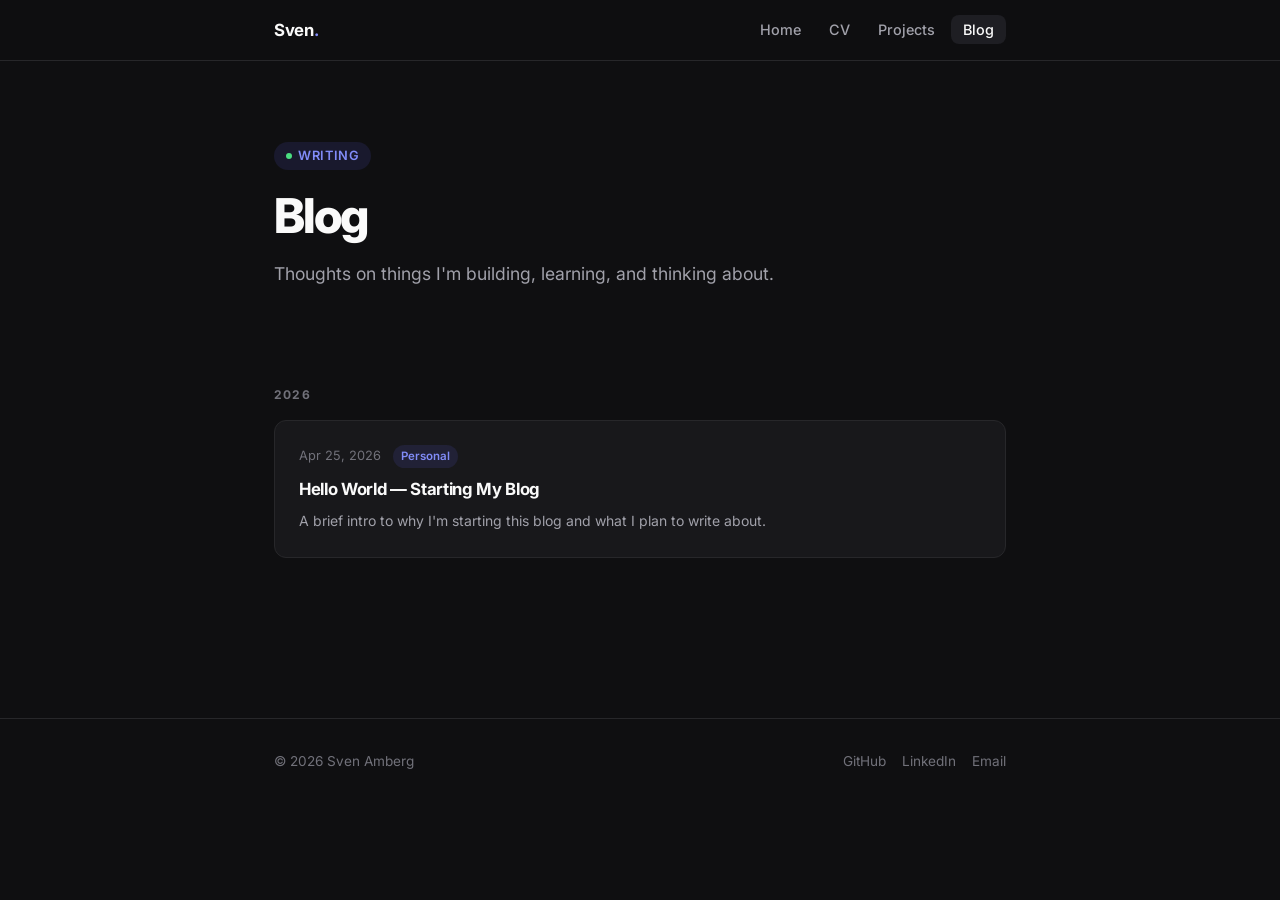
==== blog.html @ 90ab86b0 "Initial personal website Home, CV, Projects, and Blog pages. Blog posts driven by data/posts.json so" ====
<!DOCTYPE html>
<html lang="en">
<head>
  <meta charset="UTF-8" />
  <meta name="viewport" content="width=device-width, initial-scale=1.0" />
  <title>Blog — Sven Amberg</title>
  <meta name="description" content="Blog posts by Sven Amberg." />
  <link rel="preconnect" href="https://fonts.googleapis.com" />
  <link rel="preconnect" href="https://fonts.gstatic.com" crossorigin />
  <link href="https://fonts.googleapis.com/css2?family=Inter:wght@400;500;600;700;800&display=swap" rel="stylesheet" />
  <link rel="stylesheet" href="css/style.css" />
</head>
<body>

<nav>
  <div class="nav-inner">
    <a href="index.html" class="nav-logo">Sven<span>.</span></a>
    <ul class="nav-links">
      <li><a href="index.html">Home</a></li>
      <li><a href="cv.html">CV</a></li>
      <li><a href="projects.html">Projects</a></li>
      <li><a href="blog.html">Blog</a></li>
    </ul>
  </div>
</nav>

<main>
  <div class="container">

    <section class="hero">
      <div class="hero-tag">Writing</div>
      <h1>Blog</h1>
      <p class="lead">Thoughts on things I'm building, learning, and thinking about.</p>
    </section>

    <section class="section" style="border-top: none; padding-top: 0;">
      <div id="posts-list">
        <div class="loading">Loading posts…</div>
      </div>
    </section>

  </div>
</main>

<footer>
  <div class="footer-inner">
    <span class="footer-text">© 2026 Sven Amberg</span>
    <div class="footer-links">
      <a href="https://github.com/YOUR_USERNAME" target="_blank" rel="noopener">GitHub</a>
      <a href="https://linkedin.com/in/YOUR_USERNAME" target="_blank" rel="noopener">LinkedIn</a>
      <a href="mailto:your@email.com">Email</a>
    </div>
  </div>
</footer>

<script src="js/main.js"></script>
<script>
  function formatDate(d) {
    return new Date(d).toLocaleDateString('en-US', { year: 'numeric', month: 'short', day: 'numeric' });
  }

  fetch('data/posts.json')
    .then(r => r.json())
    .then(posts => {
      const container = document.getElementById('posts-list');

      if (!posts.length) {
        container.innerHTML = `
          <div class="empty-state">
            <div class="icon">✏️</div>
            <p>No posts yet — check back soon.</p>
          </div>`;
        return;
      }

      // Sort newest first
      posts.sort((a, b) => new Date(b.date) - new Date(a.date));

      // Group by year
      const byYear = {};
      posts.forEach(p => {
        const year = new Date(p.date).getFullYear();
        if (!byYear[year]) byYear[year] = [];
        byYear[year].push(p);
      });

      let html = '';
      Object.keys(byYear).sort((a, b) => b - a).forEach(year => {
        html += `<div style="margin-bottom: 40px;">
          <div class="section-label" style="margin-bottom: 16px;">${year}</div>
          <div class="card-grid">`;
        byYear[year].forEach(p => {
          html += `
            <a href="post.html?id=${p.id}" class="card blog-post-item">
              <div class="post-meta">
                <span>${formatDate(p.date)}</span>
                ${p.tags.map(t => `<span class="post-tag">${t}</span>`).join('')}
              </div>
              <div class="post-title">${p.title}</div>
              <div class="post-excerpt">${p.excerpt}</div>
            </a>`;
        });
        html += `</div></div>`;
      });

      container.innerHTML = html;
    })
    .catch(() => {
      document.getElementById('posts-list').innerHTML =
        '<div class="empty-state"><p>Could not load posts.</p></div>';
    });
</script>
</body>
</html>
---- css/style.css ----
:root {
  --bg: #0f0f11;
  --bg-card: #18181b;
  --bg-hover: #1e1e23;
  --border: #27272a;
  --text: #fafafa;
  --text-muted: #a1a1aa;
  --text-subtle: #71717a;
  --accent: #6366f1;
  --accent-hover: #818cf8;
  --accent-dim: rgba(99, 102, 241, 0.12);
  --green: #4ade80;
  --font: 'Inter', system-ui, -apple-system, sans-serif;
  --radius: 12px;
  --radius-sm: 8px;
  --transition: 0.2s ease;
}

* {
  margin: 0;
  padding: 0;
  box-sizing: border-box;
}

html {
  scroll-behavior: smooth;
}

body {
  background: var(--bg);
  color: var(--text);
  font-family: var(--font);
  font-size: 16px;
  line-height: 1.6;
  min-height: 100vh;
}

a {
  color: var(--accent-hover);
  text-decoration: none;
  transition: color var(--transition);
}

a:hover {
  color: var(--text);
}

/* ── Layout ── */
.container {
  max-width: 780px;
  margin: 0 auto;
  padding: 0 24px;
}

/* ── Nav ── */
nav {
  position: sticky;
  top: 0;
  z-index: 100;
  background: rgba(15, 15, 17, 0.85);
  backdrop-filter: blur(12px);
  -webkit-backdrop-filter: blur(12px);
  border-bottom: 1px solid var(--border);
}

.nav-inner {
  max-width: 780px;
  margin: 0 auto;
  padding: 0 24px;
  height: 60px;
  display: flex;
  align-items: center;
  justify-content: space-between;
}

.nav-logo {
  font-weight: 700;
  font-size: 1.05rem;
  color: var(--text);
  letter-spacing: -0.02em;
}

.nav-logo span {
  color: var(--accent-hover);
}

.nav-links {
  display: flex;
  gap: 4px;
  list-style: none;
}

.nav-links a {
  color: var(--text-muted);
  font-size: 0.9rem;
  font-weight: 500;
  padding: 6px 12px;
  border-radius: var(--radius-sm);
  transition: all var(--transition);
}

.nav-links a:hover,
.nav-links a.active {
  color: var(--text);
  background: var(--bg-hover);
}

/* ── Hero / Page Header ── */
.hero {
  padding: 80px 0 64px;
}

.hero-tag {
  display: inline-flex;
  align-items: center;
  gap: 6px;
  font-size: 0.8rem;
  font-weight: 600;
  color: var(--accent-hover);
  background: var(--accent-dim);
  padding: 4px 12px;
  border-radius: 100px;
  margin-bottom: 20px;
  letter-spacing: 0.05em;
  text-transform: uppercase;
}

.hero-tag::before {
  content: '';
  width: 6px;
  height: 6px;
  border-radius: 50%;
  background: var(--green);
  display: inline-block;
}

.hero h1 {
  font-size: clamp(2rem, 5vw, 3rem);
  font-weight: 800;
  letter-spacing: -0.04em;
  line-height: 1.1;
  margin-bottom: 16px;
}

.hero h1 .highlight {
  color: var(--accent-hover);
}

.hero .lead {
  font-size: 1.1rem;
  color: var(--text-muted);
  max-width: 540px;
  margin-bottom: 32px;
  line-height: 1.7;
}

.btn-group {
  display: flex;
  gap: 12px;
  flex-wrap: wrap;
}

.btn {
  display: inline-flex;
  align-items: center;
  gap: 8px;
  padding: 10px 20px;
  border-radius: var(--radius-sm);
  font-size: 0.9rem;
  font-weight: 600;
  cursor: pointer;
  transition: all var(--transition);
  border: none;
}

.btn-primary {
  background: var(--accent);
  color: #fff;
}

.btn-primary:hover {
  background: var(--accent-hover);
  color: #fff;
  transform: translateY(-1px);
}

.btn-outline {
  background: transparent;
  color: var(--text-muted);
  border: 1px solid var(--border);
}

.btn-outline:hover {
  color: var(--text);
  border-color: var(--text-subtle);
  background: var(--bg-hover);
  transform: translateY(-1px);
}

/* ── Section ── */
.section {
  padding: 56px 0;
  border-top: 1px solid var(--border);
}

.section-label {
  font-size: 0.75rem;
  font-weight: 700;
  text-transform: uppercase;
  letter-spacing: 0.1em;
  color: var(--text-subtle);
  margin-bottom: 24px;
}

.section-title {
  font-size: 1.5rem;
  font-weight: 700;
  letter-spacing: -0.03em;
  margin-bottom: 8px;
}

.section-subtitle {
  color: var(--text-muted);
  margin-bottom: 32px;
  font-size: 0.95rem;
}

/* ── Cards ── */
.card {
  background: var(--bg-card);
  border: 1px solid var(--border);
  border-radius: var(--radius);
  padding: 24px;
  transition: all var(--transition);
}

.card:hover {
  border-color: var(--text-subtle);
  background: var(--bg-hover);
}

.card-grid {
  display: grid;
  gap: 16px;
}

.card-grid-2 {
  grid-template-columns: repeat(auto-fill, minmax(320px, 1fr));
}

/* ── Project Card ── */
.project-card {
  display: flex;
  flex-direction: column;
  gap: 12px;
}

.project-card-top {
  display: flex;
  align-items: flex-start;
  justify-content: space-between;
  gap: 12px;
}

.project-icon {
  font-size: 1.4rem;
  line-height: 1;
}

.project-links {
  display: flex;
  gap: 8px;
}

.icon-link {
  color: var(--text-subtle);
  font-size: 1rem;
  transition: color var(--transition);
}

.icon-link:hover {
  color: var(--text);
}

.project-name {
  font-size: 1rem;
  font-weight: 700;
  letter-spacing: -0.02em;
  margin-bottom: 4px;
}

.project-desc {
  font-size: 0.875rem;
  color: var(--text-muted);
  line-height: 1.6;
}

.tag-list {
  display: flex;
  flex-wrap: wrap;
  gap: 6px;
  margin-top: 4px;
}

.tag {
  font-size: 0.75rem;
  font-weight: 600;
  padding: 3px 10px;
  border-radius: 100px;
  background: var(--accent-dim);
  color: var(--accent-hover);
}

.tag.tag-neutral {
  background: rgba(113, 113, 122, 0.15);
  color: var(--text-muted);
}

/* ── Blog ── */
.blog-post-item {
  display: flex;
  flex-direction: column;
  gap: 8px;
  text-decoration: none;
  color: inherit;
}

.blog-post-item:hover .post-title {
  color: var(--accent-hover);
}

.post-meta {
  display: flex;
  align-items: center;
  gap: 12px;
  font-size: 0.8rem;
  color: var(--text-subtle);
}

.post-tag {
  font-size: 0.72rem;
  font-weight: 600;
  padding: 2px 8px;
  border-radius: 100px;
  background: var(--accent-dim);
  color: var(--accent-hover);
}

.post-title {
  font-size: 1.05rem;
  font-weight: 700;
  letter-spacing: -0.02em;
  transition: color var(--transition);
}

.post-excerpt {
  font-size: 0.875rem;
  color: var(--text-muted);
  line-height: 1.6;
}

/* ── Full post page ── */
.post-content {
  max-width: 680px;
}

.post-content h2 {
  font-size: 1.4rem;
  font-weight: 700;
  margin: 36px 0 12px;
  letter-spacing: -0.02em;
}

.post-content h3 {
  font-size: 1.1rem;
  font-weight: 700;
  margin: 28px 0 8px;
}

.post-content p {
  color: var(--text-muted);
  margin-bottom: 16px;
  line-height: 1.8;
}

.post-content ul,
.post-content ol {
  color: var(--text-muted);
  margin: 0 0 16px 20px;
  line-height: 1.8;
}

.post-content code {
  background: var(--bg-card);
  border: 1px solid var(--border);
  padding: 2px 7px;
  border-radius: 5px;
  font-size: 0.85em;
  font-family: 'Fira Code', 'Cascadia Code', monospace;
  color: var(--accent-hover);
}

.post-content pre {
  background: var(--bg-card);
  border: 1px solid var(--border);
  border-radius: var(--radius-sm);
  padding: 20px;
  overflow-x: auto;
  margin: 20px 0;
}

.post-content pre code {
  background: none;
  border: none;
  padding: 0;
  color: var(--text);
}

/* ── CV / Timeline ── */
.timeline {
  display: flex;
  flex-direction: column;
  gap: 0;
}

.timeline-item {
  display: grid;
  grid-template-columns: 140px 1fr;
  gap: 24px;
  padding: 24px 0;
  border-bottom: 1px solid var(--border);
}

.timeline-item:last-child {
  border-bottom: none;
}

.timeline-date {
  font-size: 0.8rem;
  color: var(--text-subtle);
  font-weight: 500;
  padding-top: 3px;
}

.timeline-title {
  font-size: 1rem;
  font-weight: 700;
  margin-bottom: 2px;
  letter-spacing: -0.02em;
}

.timeline-company {
  font-size: 0.875rem;
  color: var(--accent-hover);
  margin-bottom: 8px;
  font-weight: 500;
}

.timeline-desc {
  font-size: 0.875rem;
  color: var(--text-muted);
  line-height: 1.7;
}

/* ── Skills grid ── */
.skills-grid {
  display: grid;
  grid-template-columns: repeat(auto-fill, minmax(160px, 1fr));
  gap: 10px;
}

.skill-item {
  display: flex;
  align-items: center;
  gap: 8px;
  padding: 10px 14px;
  background: var(--bg-card);
  border: 1px solid var(--border);
  border-radius: var(--radius-sm);
  font-size: 0.875rem;
  font-weight: 500;
  color: var(--text-muted);
}

.skill-item:hover {
  border-color: var(--text-subtle);
  color: var(--text);
}

/* ── Footer ── */
footer {
  border-top: 1px solid var(--border);
  padding: 32px 0;
  margin-top: 64px;
}

.footer-inner {
  max-width: 780px;
  margin: 0 auto;
  padding: 0 24px;
  display: flex;
  align-items: center;
  justify-content: space-between;
  gap: 16px;
  flex-wrap: wrap;
}

.footer-text {
  font-size: 0.85rem;
  color: var(--text-subtle);
}

.footer-links {
  display: flex;
  gap: 16px;
}

.footer-links a {
  font-size: 0.85rem;
  color: var(--text-subtle);
}

.footer-links a:hover {
  color: var(--text);
}

/* ── Loading state ── */
.loading {
  text-align: center;
  padding: 48px;
  color: var(--text-subtle);
  font-size: 0.9rem;
}

.empty-state {
  text-align: center;
  padding: 64px 24px;
  color: var(--text-subtle);
}

.empty-state .icon {
  font-size: 2.5rem;
  margin-bottom: 12px;
}

/* ── Responsive ── */
@media (max-width: 600px) {
  .timeline-item {
    grid-template-columns: 1fr;
    gap: 4px;
  }

  .hero {
    padding: 56px 0 48px;
  }

  .nav-links a {
    padding: 6px 8px;
    font-size: 0.85rem;
  }
}
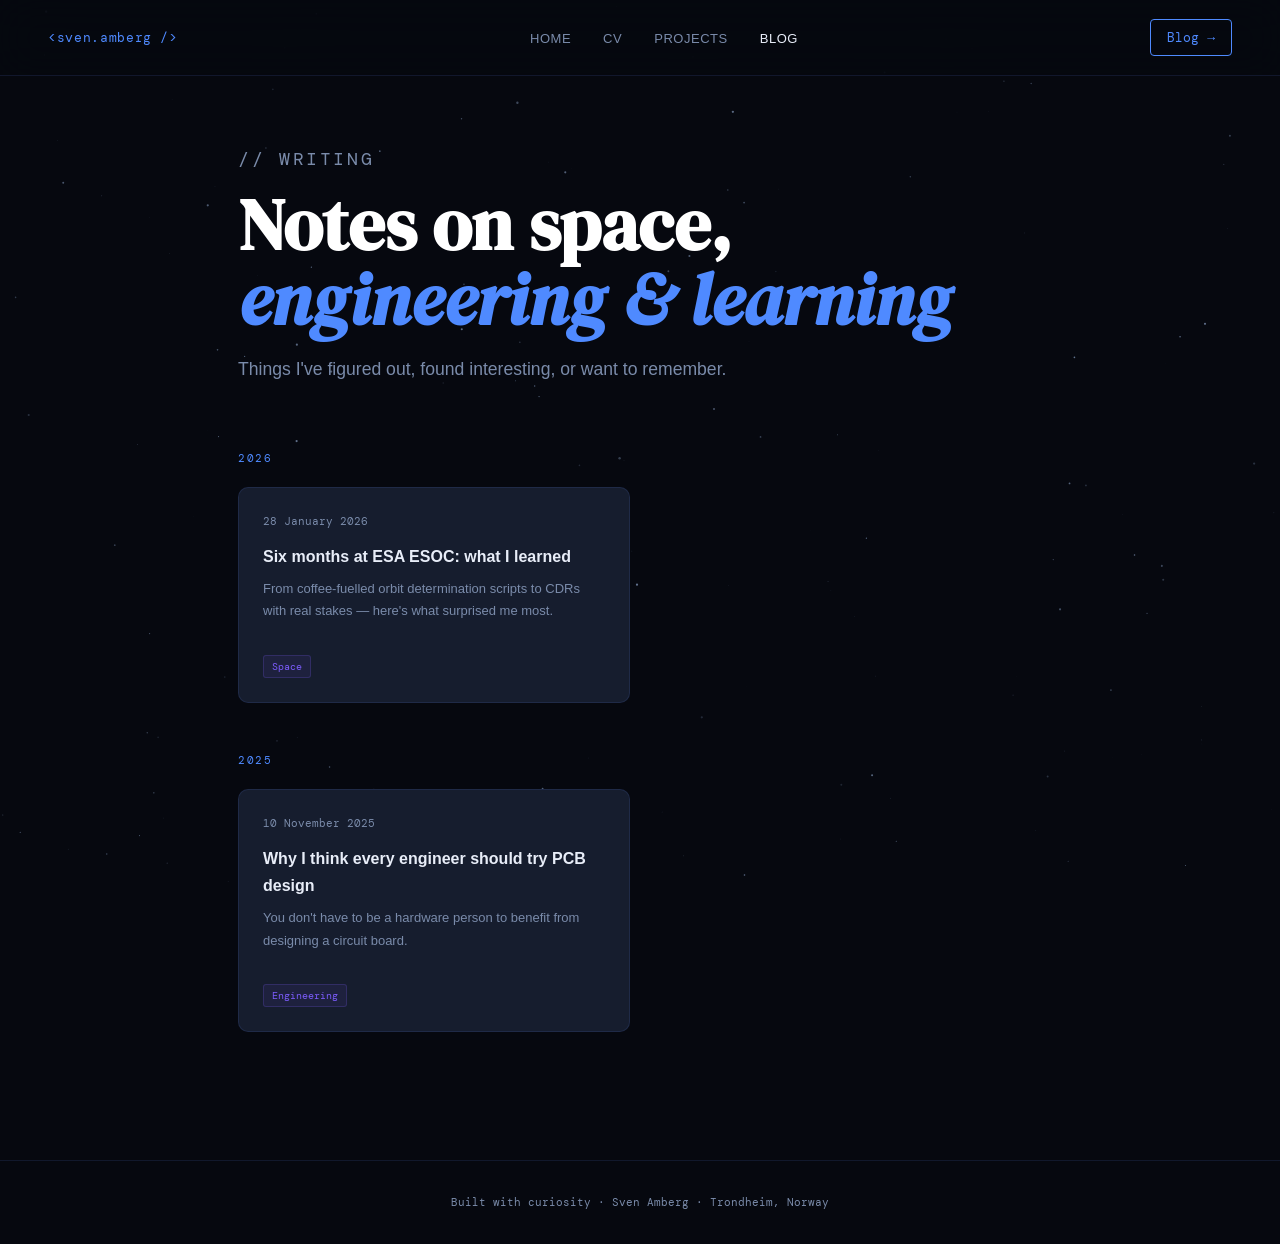
==== commit 85d93454: "Redesign with space theme, real content Rebuilt all pages with the space design (DM Serif Display, C" ====
--- a/blog.html
+++ b/blog.html
@@ -4,100 +4,78 @@
   <meta charset="UTF-8" />
   <meta name="viewport" content="width=device-width, initial-scale=1.0" />
   <title>Blog — Sven Amberg</title>
-  <meta name="description" content="Blog posts by Sven Amberg." />
+  <meta name="description" content="Writing on space, engineering, and learning by Sven Amberg." />
   <link rel="preconnect" href="https://fonts.googleapis.com" />
   <link rel="preconnect" href="https://fonts.gstatic.com" crossorigin />
-  <link href="https://fonts.googleapis.com/css2?family=Inter:wght@400;500;600;700;800&display=swap" rel="stylesheet" />
+  <link href="https://fonts.googleapis.com/css2?family=DM+Serif+Display:ital@0;1&family=DM+Mono:wght@300;400;500&family=Cabinet+Grotesk:wght@400;500;700;800&display=swap" rel="stylesheet" />
   <link rel="stylesheet" href="css/style.css" />
 </head>
 <body>
 
+<canvas id="stars-canvas"></canvas>
+
 <nav>
-  <div class="nav-inner">
-    <a href="index.html" class="nav-logo">Sven<span>.</span></a>
-    <ul class="nav-links">
-      <li><a href="index.html">Home</a></li>
-      <li><a href="cv.html">CV</a></li>
-      <li><a href="projects.html">Projects</a></li>
-      <li><a href="blog.html">Blog</a></li>
-    </ul>
-  </div>
+  <a class="nav-logo" href="index.html">&lt;sven.amberg /&gt;</a>
+  <ul class="nav-links">
+    <li><a href="index.html">Home</a></li>
+    <li><a href="cv.html">CV</a></li>
+    <li><a href="projects.html">Projects</a></li>
+    <li><a href="blog.html">Blog</a></li>
+  </ul>
+  <a class="nav-cta" href="blog.html">Blog →</a>
 </nav>
 
 <main>
-  <div class="container">
 
-    <section class="hero">
-      <div class="hero-tag">Writing</div>
-      <h1>Blog</h1>
-      <p class="lead">Thoughts on things I'm building, learning, and thinking about.</p>
-    </section>
+  <div class="page-hero">
+    <p class="section-label">// writing</p>
+    <h1>Notes on space,<br><em style="font-style:italic; color:var(--accent);">engineering & learning</em></h1>
+    <p style="margin-top:1rem;">Things I've figured out, found interesting, or want to remember.</p>
+  </div>
 
-    <section class="section" style="border-top: none; padding-top: 0;">
-      <div id="posts-list">
-        <div class="loading">Loading posts…</div>
-      </div>
-    </section>
+  <section style="padding-top: 0;">
+    <div id="posts-list">
+      <div class="loading">Loading…</div>
+    </div>
+  </section>
 
-  </div>
 </main>
 
-<footer>
-  <div class="footer-inner">
-    <span class="footer-text">© 2026 Sven Amberg</span>
-    <div class="footer-links">
-      <a href="https://github.com/YOUR_USERNAME" target="_blank" rel="noopener">GitHub</a>
-      <a href="https://linkedin.com/in/YOUR_USERNAME" target="_blank" rel="noopener">LinkedIn</a>
-      <a href="mailto:your@email.com">Email</a>
-    </div>
-  </div>
-</footer>
+<footer>Built with curiosity · Sven Amberg · Trondheim, Norway</footer>
 
 <script src="js/main.js"></script>
 <script>
-  function formatDate(d) {
-    return new Date(d).toLocaleDateString('en-US', { year: 'numeric', month: 'short', day: 'numeric' });
-  }
-
   fetch('data/posts.json')
     .then(r => r.json())
     .then(posts => {
       const container = document.getElementById('posts-list');
-
       if (!posts.length) {
-        container.innerHTML = `
-          <div class="empty-state">
-            <div class="icon">✏️</div>
-            <p>No posts yet — check back soon.</p>
-          </div>`;
+        container.innerHTML = '<div class="loading">No posts yet — check back soon.</div>';
         return;
       }
 
-      // Sort newest first
       posts.sort((a, b) => new Date(b.date) - new Date(a.date));
 
-      // Group by year
       const byYear = {};
       posts.forEach(p => {
-        const year = new Date(p.date).getFullYear();
-        if (!byYear[year]) byYear[year] = [];
-        byYear[year].push(p);
+        const y = new Date(p.date).getFullYear();
+        if (!byYear[y]) byYear[y] = [];
+        byYear[y].push(p);
       });
 
       let html = '';
       Object.keys(byYear).sort((a, b) => b - a).forEach(year => {
-        html += `<div style="margin-bottom: 40px;">
-          <div class="section-label" style="margin-bottom: 16px;">${year}</div>
-          <div class="card-grid">`;
+        html += `<div style="margin-bottom:3rem;">
+          <p class="section-label" style="margin-bottom:1.25rem;">${year}</p>
+          <div class="blog-grid">`;
         byYear[year].forEach(p => {
+          const tags = (p.tags || []).map(t => `<span class="blog-tag">${t}</span>`).join(' ');
           html += `
-            <a href="post.html?id=${p.id}" class="card blog-post-item">
-              <div class="post-meta">
-                <span>${formatDate(p.date)}</span>
-                ${p.tags.map(t => `<span class="post-tag">${t}</span>`).join('')}
-              </div>
-              <div class="post-title">${p.title}</div>
-              <div class="post-excerpt">${p.excerpt}</div>
+            <a class="blog-card" href="post.html?id=${encodeURIComponent(p.id)}">
+              <div class="blog-date">${formatDate(p.date)}</div>
+              <h3>${p.title}</h3>
+              <p>${p.excerpt}</p>
+              <div style="margin-top:1rem;">${tags}</div>
             </a>`;
         });
         html += `</div></div>`;
@@ -107,7 +85,7 @@
     })
     .catch(() => {
       document.getElementById('posts-list').innerHTML =
-        '<div class="empty-state"><p>Could not load posts.</p></div>';
+        '<div class="loading">Could not load posts.</div>';
     });
 </script>
 </body>
--- a/css/style.css
+++ b/css/style.css
@@ -1,561 +1,533 @@
 :root {
-  --bg: #0f0f11;
-  --bg-card: #18181b;
-  --bg-hover: #1e1e23;
-  --border: #27272a;
-  --text: #fafafa;
-  --text-muted: #a1a1aa;
-  --text-subtle: #71717a;
-  --accent: #6366f1;
-  --accent-hover: #818cf8;
-  --accent-dim: rgba(99, 102, 241, 0.12);
-  --green: #4ade80;
-  --font: 'Inter', system-ui, -apple-system, sans-serif;
-  --radius: 12px;
-  --radius-sm: 8px;
-  --transition: 0.2s ease;
-}
-
-* {
-  margin: 0;
-  padding: 0;
-  box-sizing: border-box;
-}
-
-html {
-  scroll-behavior: smooth;
-}
-
+  --bg: #06080f;
+  --bg2: #0c1020;
+  --bg3: #111827;
+  --surface: #161d2e;
+  --surface2: #1e2940;
+  --border: rgba(100,140,255,0.12);
+  --border2: rgba(100,140,255,0.22);
+  --text: #e8edf8;
+  --muted: #7a8baa;
+  --accent: #4f8aff;
+  --accent2: #7c5cfc;
+  --accent3: #00d4aa;
+  --font-display: 'DM Serif Display', serif;
+  --font-body: 'Cabinet Grotesk', sans-serif;
+  --font-mono: 'DM Mono', monospace;
+}
+
+*, *::before, *::after { box-sizing: border-box; margin: 0; padding: 0; }
+html { scroll-behavior: smooth; }
 body {
   background: var(--bg);
   color: var(--text);
-  font-family: var(--font);
+  font-family: var(--font-body);
   font-size: 16px;
-  line-height: 1.6;
-  min-height: 100vh;
-}
-
-a {
-  color: var(--accent-hover);
-  text-decoration: none;
-  transition: color var(--transition);
-}
-
-a:hover {
-  color: var(--text);
-}
-
-/* ── Layout ── */
-.container {
-  max-width: 780px;
-  margin: 0 auto;
-  padding: 0 24px;
+  line-height: 1.7;
+  overflow-x: hidden;
+}
+
+a { color: inherit; text-decoration: none; }
+
+/* ── Stars ── */
+#stars-canvas {
+  position: fixed; top: 0; left: 0;
+  width: 100%; height: 100%;
+  pointer-events: none; z-index: 0;
+  opacity: 0.6;
 }
 
 /* ── Nav ── */
 nav {
-  position: sticky;
-  top: 0;
-  z-index: 100;
-  background: rgba(15, 15, 17, 0.85);
-  backdrop-filter: blur(12px);
-  -webkit-backdrop-filter: blur(12px);
-  border-bottom: 1px solid var(--border);
-}
-
-.nav-inner {
-  max-width: 780px;
+  position: fixed; top: 0; left: 0; right: 0; z-index: 100;
+  display: flex; align-items: center; justify-content: space-between;
+  padding: 1.2rem 3rem;
+  background: rgba(6,8,15,0.75);
+  backdrop-filter: blur(20px);
+  -webkit-backdrop-filter: blur(20px);
+  border-bottom: 0.5px solid var(--border);
+}
+
+.nav-logo {
+  font-family: var(--font-mono);
+  font-size: 13px;
+  color: var(--accent);
+  letter-spacing: 0.05em;
+}
+
+.nav-links { display: flex; gap: 2rem; list-style: none; }
+.nav-links a {
+  color: var(--muted);
+  font-size: 13px;
+  font-weight: 500;
+  letter-spacing: 0.04em;
+  text-transform: uppercase;
+  transition: color 0.2s;
+}
+.nav-links a:hover, .nav-links a.active { color: var(--text); }
+
+.nav-cta {
+  background: transparent;
+  border: 0.5px solid var(--accent);
+  color: var(--accent);
+  padding: 0.4rem 1rem;
+  border-radius: 4px;
+  font-size: 13px;
+  font-family: var(--font-mono);
+  text-decoration: none;
+  transition: background 0.2s, color 0.2s;
+}
+.nav-cta:hover { background: var(--accent); color: #fff; }
+
+/* ── Layout ── */
+main { position: relative; z-index: 1; }
+section {
+  max-width: 900px;
   margin: 0 auto;
-  padding: 0 24px;
-  height: 60px;
-  display: flex;
-  align-items: center;
-  justify-content: space-between;
-}
-
-.nav-logo {
-  font-weight: 700;
-  font-size: 1.05rem;
-  color: var(--text);
-  letter-spacing: -0.02em;
-}
-
-.nav-logo span {
-  color: var(--accent-hover);
-}
-
-.nav-links {
-  display: flex;
-  gap: 4px;
-  list-style: none;
-}
-
-.nav-links a {
-  color: var(--text-muted);
-  font-size: 0.9rem;
-  font-weight: 500;
-  padding: 6px 12px;
-  border-radius: var(--radius-sm);
-  transition: all var(--transition);
-}
-
-.nav-links a:hover,
-.nav-links a.active {
-  color: var(--text);
-  background: var(--bg-hover);
-}
-
-/* ── Hero / Page Header ── */
-.hero {
-  padding: 80px 0 64px;
-}
-
-.hero-tag {
-  display: inline-flex;
-  align-items: center;
-  gap: 6px;
-  font-size: 0.8rem;
-  font-weight: 600;
-  color: var(--accent-hover);
-  background: var(--accent-dim);
-  padding: 4px 12px;
-  border-radius: 100px;
-  margin-bottom: 20px;
-  letter-spacing: 0.05em;
+  padding: 5rem 3rem;
+}
+
+/* ── Section labels ── */
+.section-label {
+  font-family: var(--font-mono);
+  font-size: 11px;
+  color: var(--accent);
+  letter-spacing: 0.15em;
   text-transform: uppercase;
-}
-
-.hero-tag::before {
-  content: '';
-  width: 6px;
-  height: 6px;
+  margin-bottom: 0.75rem;
+}
+.section-title {
+  font-family: var(--font-display);
+  font-size: clamp(2rem, 4vw, 3rem);
+  color: #fff;
+  line-height: 1.1;
+  margin-bottom: 3rem;
+}
+
+/* ── Hero ── */
+.hero-section {
+  min-height: 100vh;
+  display: flex; flex-direction: column;
+  justify-content: center;
+  padding: 8rem 3rem 4rem;
+  max-width: 1000px;
+  margin: 0 auto;
+  position: relative;
+}
+
+.hero-eyebrow {
+  font-family: var(--font-mono);
+  font-size: 12px;
+  color: var(--accent3);
+  letter-spacing: 0.15em;
+  text-transform: uppercase;
+  margin-bottom: 1.5rem;
+  display: flex; align-items: center; gap: 0.75rem;
+  opacity: 0;
+  animation: fadeUp 0.8s 0.2s forwards;
+}
+
+.status-dot {
+  display: inline-block;
+  width: 8px; height: 8px;
   border-radius: 50%;
-  background: var(--green);
-  display: inline-block;
-}
-
-.hero h1 {
-  font-size: clamp(2rem, 5vw, 3rem);
-  font-weight: 800;
-  letter-spacing: -0.04em;
-  line-height: 1.1;
-  margin-bottom: 16px;
-}
-
-.hero h1 .highlight {
-  color: var(--accent-hover);
-}
-
-.hero .lead {
-  font-size: 1.1rem;
-  color: var(--text-muted);
-  max-width: 540px;
-  margin-bottom: 32px;
-  line-height: 1.7;
-}
-
-.btn-group {
-  display: flex;
-  gap: 12px;
-  flex-wrap: wrap;
-}
-
-.btn {
-  display: inline-flex;
-  align-items: center;
-  gap: 8px;
-  padding: 10px 20px;
-  border-radius: var(--radius-sm);
-  font-size: 0.9rem;
-  font-weight: 600;
-  cursor: pointer;
-  transition: all var(--transition);
-  border: none;
+  background: var(--accent3);
+  box-shadow: 0 0 8px var(--accent3);
+  animation: pulse 2s infinite;
+  flex-shrink: 0;
+}
+
+@keyframes pulse {
+  0%, 100% { opacity: 1; }
+  50% { opacity: 0.4; }
+}
+
+.hero-name {
+  font-family: var(--font-display);
+  font-size: clamp(3.5rem, 8vw, 7rem);
+  line-height: 1.0;
+  color: #fff;
+  opacity: 0;
+  animation: fadeUp 0.8s 0.4s forwards;
+}
+.hero-name em { color: var(--accent); font-style: italic; }
+
+.hero-tagline {
+  font-size: 1.15rem;
+  color: var(--muted);
+  margin-top: 1.5rem;
+  max-width: 560px;
+  opacity: 0;
+  animation: fadeUp 0.8s 0.6s forwards;
+  line-height: 1.75;
+}
+
+.hero-cta {
+  display: flex; gap: 1rem; margin-top: 3rem; flex-wrap: wrap;
+  opacity: 0;
+  animation: fadeUp 0.8s 0.8s forwards;
 }
 
 .btn-primary {
   background: var(--accent);
   color: #fff;
-}
-
-.btn-primary:hover {
-  background: var(--accent-hover);
+  border: none;
+  padding: 0.75rem 1.75rem;
+  border-radius: 6px;
+  font-size: 14px;
+  font-weight: 700;
+  font-family: var(--font-body);
+  cursor: pointer;
+  text-decoration: none;
+  transition: transform 0.15s, box-shadow 0.15s;
+  display: inline-block;
+}
+.btn-primary:hover { transform: translateY(-2px); box-shadow: 0 8px 30px rgba(79,138,255,0.35); color: #fff; }
+
+.btn-ghost {
+  background: transparent;
+  color: var(--text);
+  border: 0.5px solid var(--border2);
+  padding: 0.75rem 1.75rem;
+  border-radius: 6px;
+  font-size: 14px;
+  font-weight: 500;
+  font-family: var(--font-body);
+  cursor: pointer;
+  text-decoration: none;
+  transition: border-color 0.2s, color 0.2s;
+  display: inline-block;
+}
+.btn-ghost:hover { border-color: var(--accent); color: var(--accent); }
+
+.hero-scroll {
+  position: absolute;
+  bottom: 3rem; left: 3rem;
+  display: flex; align-items: center; gap: 0.75rem;
+  font-family: var(--font-mono);
+  font-size: 11px;
+  color: var(--muted);
+  opacity: 0;
+  animation: fadeUp 0.8s 1.2s forwards;
+}
+.scroll-line { width: 40px; height: 0.5px; background: var(--muted); }
+
+@keyframes fadeUp {
+  from { opacity: 0; transform: translateY(24px); }
+  to { opacity: 1; transform: translateY(0); }
+}
+
+/* ── Page hero (non-home) ── */
+.page-hero {
+  padding: 9rem 3rem 4rem;
+  max-width: 900px;
+  margin: 0 auto;
+  position: relative; z-index: 1;
+}
+.page-hero h1 {
+  font-family: var(--font-display);
+  font-size: clamp(2.5rem, 6vw, 4.5rem);
+  line-height: 1.05;
   color: #fff;
-  transform: translateY(-1px);
-}
-
-.btn-outline {
-  background: transparent;
-  color: var(--text-muted);
-  border: 1px solid var(--border);
-}
-
-.btn-outline:hover {
+  margin-bottom: 1rem;
+}
+.page-hero p {
+  font-size: 1.1rem;
+  color: var(--muted);
+  max-width: 520px;
+  line-height: 1.75;
+}
+
+/* ── About ── */
+.about-grid {
+  display: grid;
+  grid-template-columns: 1fr 1fr;
+  gap: 3rem;
+  align-items: start;
+}
+.about-text p { color: var(--muted); margin-bottom: 1rem; line-height: 1.8; }
+.about-text p strong { color: var(--text); }
+
+.about-facts { display: flex; flex-direction: column; gap: 1rem; }
+.fact {
+  background: var(--surface);
+  border: 0.5px solid var(--border);
+  border-radius: 8px;
+  padding: 1rem 1.25rem;
+  display: flex; align-items: center; gap: 1rem;
+}
+.fact-icon { font-size: 1.4rem; width: 36px; text-align: center; }
+.fact-label { font-size: 12px; color: var(--muted); font-family: var(--font-mono); }
+.fact-value { font-size: 14px; color: var(--text); font-weight: 500; }
+
+/* ── Skills ── */
+.skills-grid {
+  display: grid;
+  grid-template-columns: repeat(auto-fit, minmax(180px, 1fr));
+  gap: 1rem;
+}
+.skill-card {
+  background: var(--surface);
+  border: 0.5px solid var(--border);
+  border-radius: 8px;
+  padding: 1.25rem;
+  transition: border-color 0.2s, transform 0.2s;
+}
+.skill-card:hover { border-color: var(--accent); transform: translateY(-3px); }
+.skill-card h4 {
+  font-size: 12px;
+  font-family: var(--font-mono);
+  color: var(--accent);
+  margin-bottom: 0.75rem;
+  letter-spacing: 0.05em;
+}
+.skill-tags { display: flex; flex-wrap: wrap; gap: 0.4rem; }
+.tag {
+  background: var(--bg3);
+  border: 0.5px solid var(--border);
+  color: var(--muted);
+  font-size: 12px;
+  padding: 2px 8px;
+  border-radius: 3px;
+  font-family: var(--font-mono);
+}
+
+/* ── Timeline ── */
+.timeline { position: relative; }
+.timeline::before {
+  content: '';
+  position: absolute;
+  left: 0; top: 0; bottom: 0;
+  width: 0.5px;
+  background: linear-gradient(to bottom, var(--accent), var(--accent2), transparent);
+}
+.timeline-item {
+  position: relative;
+  padding-left: 2rem;
+  margin-bottom: 3rem;
+}
+.timeline-dot {
+  position: absolute;
+  left: -4px; top: 6px;
+  width: 9px; height: 9px;
+  border-radius: 50%;
+  background: var(--accent);
+  box-shadow: 0 0 10px rgba(79,138,255,0.5);
+}
+.timeline-meta {
+  font-family: var(--font-mono);
+  font-size: 11px;
+  color: var(--muted);
+  margin-bottom: 0.4rem;
+}
+.timeline-role {
+  font-size: 1.1rem;
+  font-weight: 700;
   color: var(--text);
-  border-color: var(--text-subtle);
-  background: var(--bg-hover);
-  transform: translateY(-1px);
-}
-
-/* ── Section ── */
-.section {
-  padding: 56px 0;
-  border-top: 1px solid var(--border);
-}
-
-.section-label {
-  font-size: 0.75rem;
-  font-weight: 700;
-  text-transform: uppercase;
-  letter-spacing: 0.1em;
-  color: var(--text-subtle);
-  margin-bottom: 24px;
-}
-
-.section-title {
-  font-size: 1.5rem;
-  font-weight: 700;
-  letter-spacing: -0.03em;
-  margin-bottom: 8px;
-}
-
-.section-subtitle {
-  color: var(--text-muted);
-  margin-bottom: 32px;
-  font-size: 0.95rem;
-}
-
-/* ── Cards ── */
-.card {
-  background: var(--bg-card);
-  border: 1px solid var(--border);
-  border-radius: var(--radius);
-  padding: 24px;
-  transition: all var(--transition);
-}
-
-.card:hover {
-  border-color: var(--text-subtle);
-  background: var(--bg-hover);
-}
-
-.card-grid {
+  margin-bottom: 0.2rem;
+}
+.timeline-org {
+  font-size: 14px;
+  color: var(--accent);
+  margin-bottom: 0.75rem;
+}
+.timeline-desc {
+  color: var(--muted);
+  font-size: 14px;
+  line-height: 1.8;
+}
+.timeline-desc li { margin-left: 1.25rem; margin-bottom: 0.25rem; }
+
+/* ── Project cards ── */
+.projects-grid {
   display: grid;
-  gap: 16px;
-}
-
-.card-grid-2 {
-  grid-template-columns: repeat(auto-fill, minmax(320px, 1fr));
-}
-
-/* ── Project Card ── */
+  grid-template-columns: repeat(auto-fit, minmax(260px, 1fr));
+  gap: 1.25rem;
+}
 .project-card {
-  display: flex;
-  flex-direction: column;
-  gap: 12px;
-}
-
-.project-card-top {
-  display: flex;
-  align-items: flex-start;
-  justify-content: space-between;
-  gap: 12px;
-}
-
-.project-icon {
-  font-size: 1.4rem;
-  line-height: 1;
-}
-
-.project-links {
-  display: flex;
-  gap: 8px;
-}
-
-.icon-link {
-  color: var(--text-subtle);
-  font-size: 1rem;
-  transition: color var(--transition);
-}
-
-.icon-link:hover {
-  color: var(--text);
-}
-
-.project-name {
+  background: var(--surface);
+  border: 0.5px solid var(--border);
+  border-radius: 10px;
+  padding: 1.5rem;
+  transition: border-color 0.2s, transform 0.2s;
+  position: relative;
+  overflow: hidden;
+}
+.project-card::before {
+  content: '';
+  position: absolute;
+  top: 0; left: 0; right: 0;
+  height: 2px;
+  background: linear-gradient(90deg, var(--accent), var(--accent2));
+  opacity: 0;
+  transition: opacity 0.3s;
+}
+.project-card:hover { border-color: var(--border2); transform: translateY(-4px); }
+.project-card:hover::before { opacity: 1; }
+.project-badge {
+  font-family: var(--font-mono);
+  font-size: 10px;
+  color: var(--accent3);
+  background: rgba(0,212,170,0.08);
+  border: 0.5px solid rgba(0,212,170,0.2);
+  padding: 2px 8px;
+  border-radius: 3px;
+  display: inline-block;
+  margin-bottom: 0.75rem;
+  letter-spacing: 0.05em;
+}
+.project-card h3 {
   font-size: 1rem;
   font-weight: 700;
-  letter-spacing: -0.02em;
-  margin-bottom: 4px;
-}
-
-.project-desc {
-  font-size: 0.875rem;
-  color: var(--text-muted);
-  line-height: 1.6;
-}
-
-.tag-list {
-  display: flex;
-  flex-wrap: wrap;
-  gap: 6px;
-  margin-top: 4px;
-}
-
-.tag {
-  font-size: 0.75rem;
-  font-weight: 600;
-  padding: 3px 10px;
-  border-radius: 100px;
-  background: var(--accent-dim);
-  color: var(--accent-hover);
-}
-
-.tag.tag-neutral {
-  background: rgba(113, 113, 122, 0.15);
-  color: var(--text-muted);
-}
-
-/* ── Blog ── */
-.blog-post-item {
-  display: flex;
-  flex-direction: column;
-  gap: 8px;
+  color: var(--text);
+  margin-bottom: 0.5rem;
+}
+.project-card p { font-size: 13px; color: var(--muted); line-height: 1.7; }
+
+/* ── Publication ── */
+.pub-card {
+  background: var(--surface);
+  border: 0.5px solid var(--border2);
+  border-radius: 10px;
+  padding: 1.75rem;
+  display: flex; gap: 1.5rem;
+  align-items: flex-start;
+}
+.pub-year {
+  font-family: var(--font-mono);
+  font-size: 1.5rem;
+  font-weight: 300;
+  color: var(--accent);
+  min-width: 60px;
+}
+.pub-title { font-size: 1rem; font-weight: 700; color: var(--text); margin-bottom: 0.4rem; }
+.pub-journal { font-size: 13px; color: var(--accent3); font-style: italic; }
+
+/* ── Contact ── */
+.contact-grid { display: grid; grid-template-columns: 1fr 1fr; gap: 1rem; }
+.contact-link {
+  display: flex; align-items: center; gap: 1rem;
+  background: var(--surface);
+  border: 0.5px solid var(--border);
+  border-radius: 8px;
+  padding: 1.2rem 1.5rem;
   text-decoration: none;
+  color: var(--text);
+  transition: border-color 0.2s, transform 0.15s;
+  font-size: 14px;
+}
+.contact-link:hover { border-color: var(--accent); transform: translateX(4px); }
+.contact-icon { font-size: 1.25rem; width: 30px; text-align: center; }
+.contact-label { font-family: var(--font-mono); font-size: 11px; color: var(--muted); }
+.contact-value { color: var(--text); font-weight: 500; font-size: 13px; }
+
+/* ── Blog listing ── */
+.blog-grid {
+  display: grid;
+  grid-template-columns: repeat(auto-fill, minmax(260px, 1fr));
+  gap: 1.25rem;
+}
+.blog-card {
+  background: var(--surface);
+  border: 0.5px solid var(--border);
+  border-radius: 10px;
+  padding: 1.5rem;
+  cursor: pointer;
+  text-decoration: none;
+  display: block;
+  transition: border-color 0.2s, transform 0.2s;
   color: inherit;
 }
-
-.blog-post-item:hover .post-title {
-  color: var(--accent-hover);
-}
-
-.post-meta {
-  display: flex;
-  align-items: center;
-  gap: 12px;
-  font-size: 0.8rem;
-  color: var(--text-subtle);
-}
-
-.post-tag {
-  font-size: 0.72rem;
-  font-weight: 600;
+.blog-card:hover { border-color: var(--accent); transform: translateY(-3px); }
+.blog-date {
+  font-family: var(--font-mono);
+  font-size: 11px;
+  color: var(--muted);
+  margin-bottom: 0.75rem;
+}
+.blog-card h3 { font-size: 1rem; font-weight: 700; color: var(--text); margin-bottom: 0.5rem; }
+.blog-card p { font-size: 13px; color: var(--muted); line-height: 1.7; }
+.blog-tag {
+  display: inline-block;
+  margin-top: 1rem;
+  font-family: var(--font-mono);
+  font-size: 10px;
+  color: var(--accent2);
+  background: rgba(124,92,252,0.08);
+  border: 0.5px solid rgba(124,92,252,0.2);
   padding: 2px 8px;
-  border-radius: 100px;
-  background: var(--accent-dim);
-  color: var(--accent-hover);
-}
-
-.post-title {
-  font-size: 1.05rem;
-  font-weight: 700;
-  letter-spacing: -0.02em;
-  transition: color var(--transition);
-}
-
-.post-excerpt {
-  font-size: 0.875rem;
-  color: var(--text-muted);
-  line-height: 1.6;
-}
-
-/* ── Full post page ── */
-.post-content {
-  max-width: 680px;
-}
-
-.post-content h2 {
-  font-size: 1.4rem;
-  font-weight: 700;
-  margin: 36px 0 12px;
-  letter-spacing: -0.02em;
-}
-
-.post-content h3 {
-  font-size: 1.1rem;
-  font-weight: 700;
-  margin: 28px 0 8px;
-}
-
-.post-content p {
-  color: var(--text-muted);
-  margin-bottom: 16px;
-  line-height: 1.8;
-}
-
-.post-content ul,
-.post-content ol {
-  color: var(--text-muted);
-  margin: 0 0 16px 20px;
-  line-height: 1.8;
-}
-
-.post-content code {
-  background: var(--bg-card);
-  border: 1px solid var(--border);
-  padding: 2px 7px;
-  border-radius: 5px;
-  font-size: 0.85em;
-  font-family: 'Fira Code', 'Cascadia Code', monospace;
-  color: var(--accent-hover);
-}
-
-.post-content pre {
-  background: var(--bg-card);
-  border: 1px solid var(--border);
-  border-radius: var(--radius-sm);
-  padding: 20px;
+  border-radius: 3px;
+}
+
+/* ── Post ── */
+.post-back {
+  font-family: var(--font-mono);
+  font-size: 12px;
+  color: var(--muted);
+  display: inline-flex; align-items: center; gap: 0.5rem;
+  margin-bottom: 2.5rem;
+  transition: color 0.2s;
+}
+.post-back:hover { color: var(--accent); }
+
+.post-date { font-family: var(--font-mono); font-size: 12px; color: var(--muted); margin-bottom: 1rem; }
+.post-title-h { font-family: var(--font-display); font-size: clamp(2rem, 5vw, 3rem); color: #fff; line-height: 1.1; margin-bottom: 2rem; }
+
+.post-body { color: var(--muted); line-height: 1.9; font-size: 15px; max-width: 680px; }
+.post-body p { margin-bottom: 1.25rem; }
+.post-body h2 { font-family: var(--font-display); color: var(--text); font-size: 1.5rem; margin: 2.5rem 0 0.75rem; }
+.post-body h3 { color: var(--text); font-size: 1.1rem; margin: 2rem 0 0.5rem; }
+.post-body strong { color: var(--text); }
+.post-body ul, .post-body ol { margin: 0 0 1.25rem 1.5rem; }
+.post-body li { margin-bottom: 0.3rem; }
+.post-body code {
+  background: var(--surface);
+  border: 0.5px solid var(--border2);
+  padding: 2px 6px;
+  border-radius: 3px;
+  font-family: var(--font-mono);
+  font-size: 0.875em;
+  color: var(--accent);
+}
+.post-body pre {
+  background: var(--surface);
+  border: 0.5px solid var(--border);
+  border-radius: 8px;
+  padding: 1.25rem;
   overflow-x: auto;
-  margin: 20px 0;
-}
-
-.post-content pre code {
-  background: none;
-  border: none;
-  padding: 0;
-  color: var(--text);
-}
-
-/* ── CV / Timeline ── */
-.timeline {
-  display: flex;
-  flex-direction: column;
-  gap: 0;
-}
-
-.timeline-item {
-  display: grid;
-  grid-template-columns: 140px 1fr;
-  gap: 24px;
-  padding: 24px 0;
-  border-bottom: 1px solid var(--border);
-}
-
-.timeline-item:last-child {
-  border-bottom: none;
-}
-
-.timeline-date {
-  font-size: 0.8rem;
-  color: var(--text-subtle);
-  font-weight: 500;
-  padding-top: 3px;
-}
-
-.timeline-title {
-  font-size: 1rem;
-  font-weight: 700;
-  margin-bottom: 2px;
-  letter-spacing: -0.02em;
-}
-
-.timeline-company {
-  font-size: 0.875rem;
-  color: var(--accent-hover);
-  margin-bottom: 8px;
-  font-weight: 500;
-}
-
-.timeline-desc {
-  font-size: 0.875rem;
-  color: var(--text-muted);
-  line-height: 1.7;
-}
-
-/* ── Skills grid ── */
-.skills-grid {
-  display: grid;
-  grid-template-columns: repeat(auto-fill, minmax(160px, 1fr));
-  gap: 10px;
-}
-
-.skill-item {
-  display: flex;
-  align-items: center;
-  gap: 8px;
-  padding: 10px 14px;
-  background: var(--bg-card);
-  border: 1px solid var(--border);
-  border-radius: var(--radius-sm);
-  font-size: 0.875rem;
-  font-weight: 500;
-  color: var(--text-muted);
-}
-
-.skill-item:hover {
-  border-color: var(--text-subtle);
-  color: var(--text);
+  margin: 1.5rem 0;
+}
+.post-body pre code { background: none; border: none; padding: 0; color: var(--text); }
+
+/* ── Loading / empty ── */
+.loading {
+  text-align: center;
+  padding: 4rem;
+  font-family: var(--font-mono);
+  font-size: 12px;
+  color: var(--muted);
 }
 
 /* ── Footer ── */
 footer {
-  border-top: 1px solid var(--border);
-  padding: 32px 0;
-  margin-top: 64px;
-}
-
-.footer-inner {
-  max-width: 780px;
-  margin: 0 auto;
-  padding: 0 24px;
-  display: flex;
-  align-items: center;
-  justify-content: space-between;
-  gap: 16px;
-  flex-wrap: wrap;
-}
-
-.footer-text {
-  font-size: 0.85rem;
-  color: var(--text-subtle);
-}
-
-.footer-links {
-  display: flex;
-  gap: 16px;
-}
-
-.footer-links a {
-  font-size: 0.85rem;
-  color: var(--text-subtle);
-}
-
-.footer-links a:hover {
-  color: var(--text);
-}
-
-/* ── Loading state ── */
-.loading {
+  position: relative; z-index: 1;
   text-align: center;
-  padding: 48px;
-  color: var(--text-subtle);
-  font-size: 0.9rem;
-}
-
-.empty-state {
-  text-align: center;
-  padding: 64px 24px;
-  color: var(--text-subtle);
-}
-
-.empty-state .icon {
-  font-size: 2.5rem;
-  margin-bottom: 12px;
-}
+  padding: 2rem;
+  font-family: var(--font-mono);
+  font-size: 11px;
+  color: var(--muted);
+  border-top: 0.5px solid var(--border);
+}
+
+/* ── Scroll reveal ── */
+.reveal { opacity: 0; transform: translateY(30px); transition: opacity 0.7s, transform 0.7s; }
+.reveal.visible { opacity: 1; transform: none; }
 
 /* ── Responsive ── */
-@media (max-width: 600px) {
-  .timeline-item {
-    grid-template-columns: 1fr;
-    gap: 4px;
-  }
-
-  .hero {
-    padding: 56px 0 48px;
-  }
-
-  .nav-links a {
-    padding: 6px 8px;
-    font-size: 0.85rem;
-  }
-}
+@media (max-width: 700px) {
+  nav { padding: 1rem 1.5rem; }
+  .nav-links { display: none; }
+  .hero-section, section, .page-hero { padding-left: 1.5rem; padding-right: 1.5rem; }
+  .about-grid, .contact-grid { grid-template-columns: 1fr; }
+  .pub-card { flex-direction: column; gap: 0.5rem; }
+}
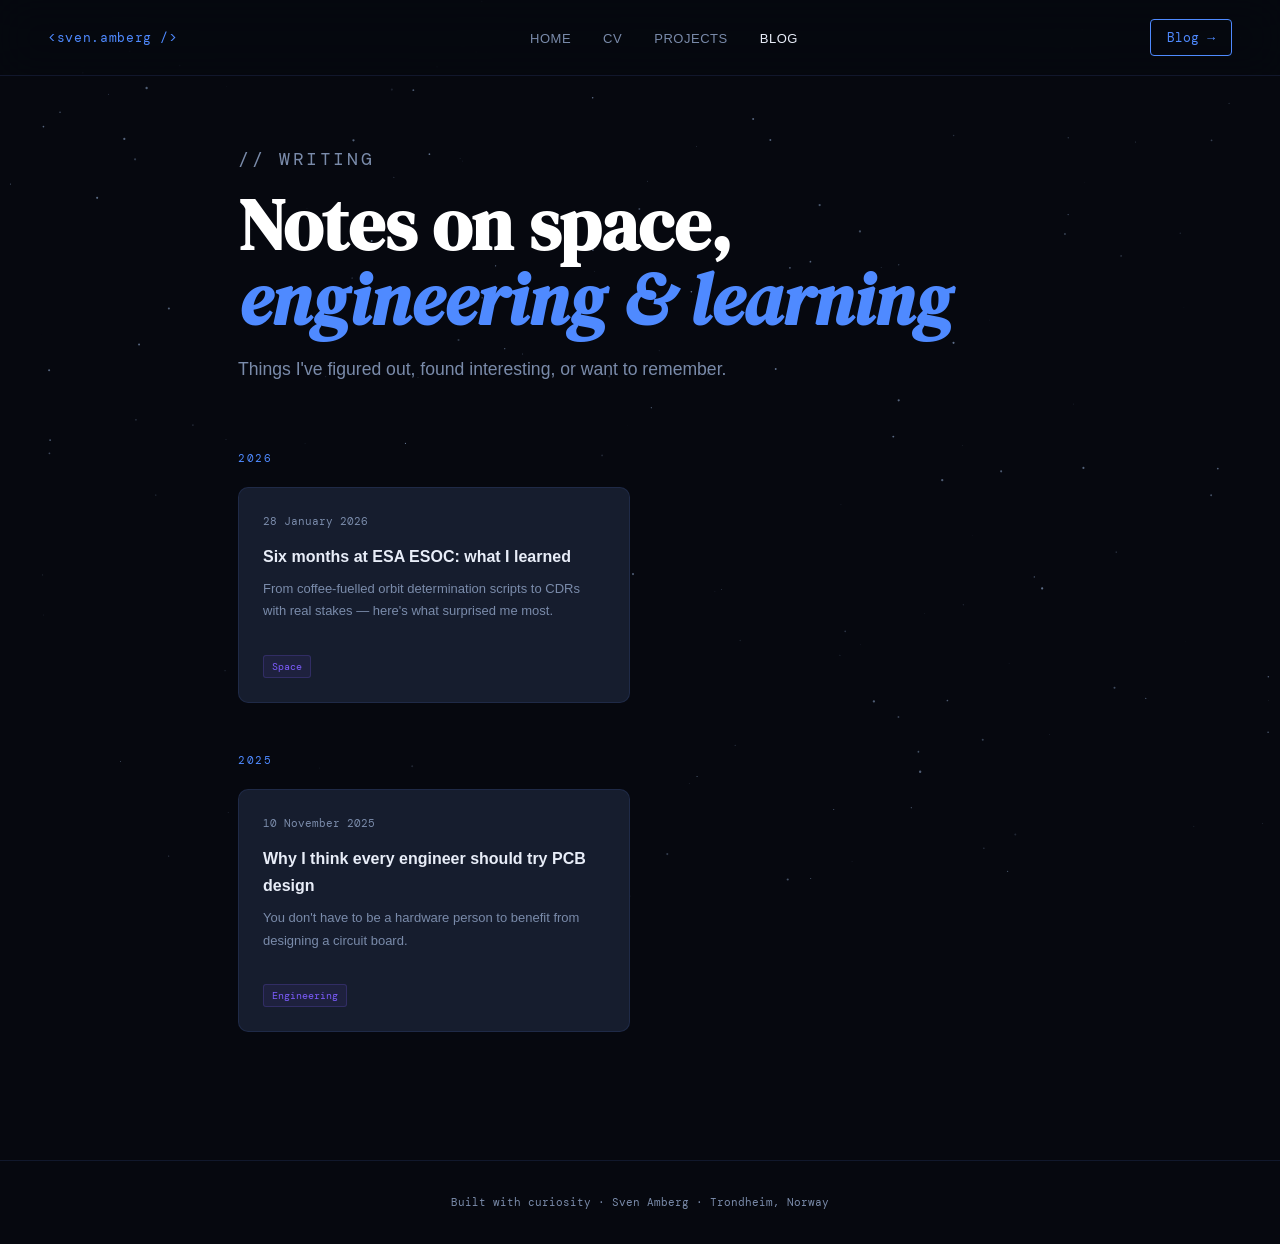
==== commit a32ceb49: "feat: custom domain svenamberg.com, SEO meta tags, sitemap" ====
--- a/blog.html
+++ b/blog.html
@@ -4,7 +4,11 @@
   <meta charset="UTF-8" />
   <meta name="viewport" content="width=device-width, initial-scale=1.0" />
   <title>Blog — Sven Amberg</title>
-  <meta name="description" content="Writing on space, engineering, and learning by Sven Amberg." />
+  <meta name="description" content="Writing by Sven Amberg on space systems engineering, electronics, and learning." />
+  <link rel="canonical" href="https://svenamberg.com/blog.html" />
+  <meta property="og:url"         content="https://svenamberg.com/blog.html" />
+  <meta property="og:title"       content="Blog — Sven Amberg" />
+  <meta property="og:description" content="Writing on space systems engineering, electronics, and learning." />
   <link rel="preconnect" href="https://fonts.googleapis.com" />
   <link rel="preconnect" href="https://fonts.gstatic.com" crossorigin />
   <link href="https://fonts.googleapis.com/css2?family=DM+Serif+Display:ital@0;1&family=DM+Mono:wght@300;400;500&family=Cabinet+Grotesk:wght@400;500;700;800&display=swap" rel="stylesheet" />
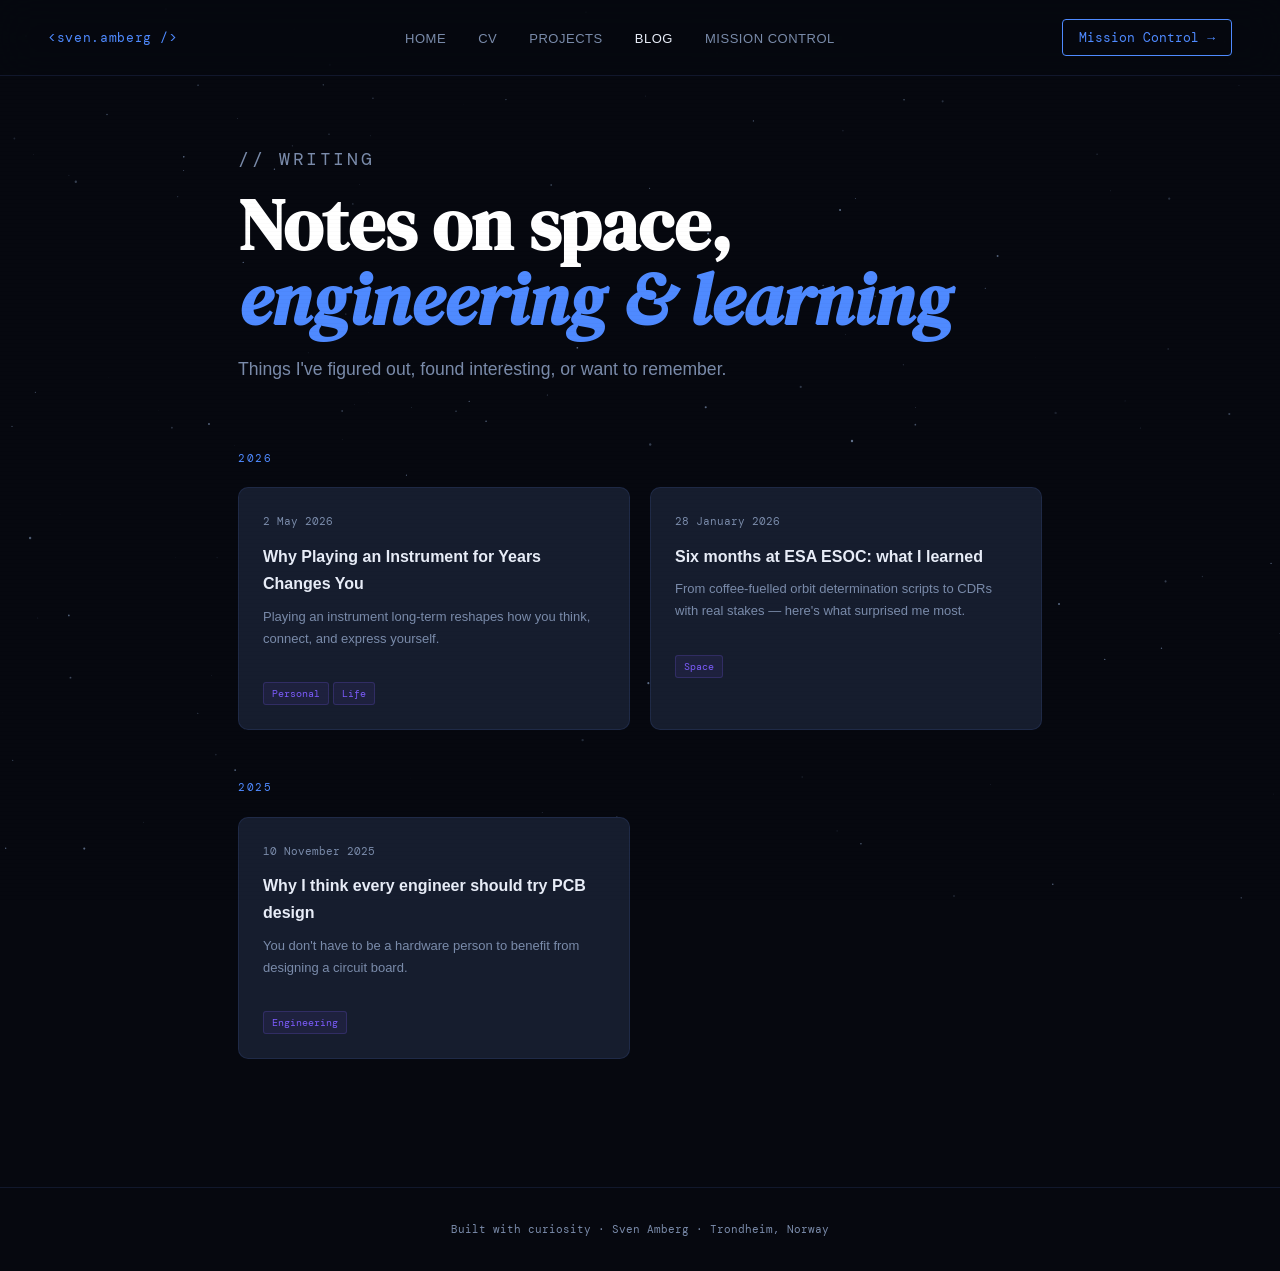
==== commit e992926e: "Add Mission Control page and nav item New tools.html lists all 8 space tools in three categories (li" ====
--- a/blog.html
+++ b/blog.html
@@ -1,4 +1,4 @@
-<!DOCTYPE html>
+﻿<!DOCTYPE html>
 <html lang="en">
 <head>
   <meta charset="UTF-8" />
@@ -25,8 +25,9 @@
     <li><a href="cv.html">CV</a></li>
     <li><a href="projects.html">Projects</a></li>
     <li><a href="blog.html">Blog</a></li>
+    <li><a href="tools.html">Mission Control</a></li>
   </ul>
-  <a class="nav-cta" href="blog.html">Blog →</a>
+  <a class="nav-cta" href="tools.html">Mission Control →</a>
 </nav>
 
 <main>
--- a/css/style.css
+++ b/css/style.css
@@ -104,6 +104,24 @@
   margin-bottom: 3rem;
 }
 
+/* ── Hero wrapper (full-viewport width) ── */
+.hero-wrapper {
+  position: relative;
+  min-height: 100vh;
+  overflow: hidden; /* keep canvas clipped to viewport */
+}
+
+/* ── Orbital canvas — full-background ── */
+#orbit-canvas {
+  position: absolute;
+  top: 0;
+  left: 0;
+  pointer-events: none;
+  z-index: 0;
+  display: block;
+  /* width + height are set explicitly by orbit.js */
+}
+
 /* ── Hero ── */
 .hero-section {
   min-height: 100vh;
@@ -113,6 +131,11 @@
   max-width: 1000px;
   margin: 0 auto;
   position: relative;
+  z-index: 1; /* sit above the orbit canvas */
+}
+
+.hero-content {
+  /* content flows naturally in the column flex */
 }
 
 .hero-eyebrow {
@@ -400,7 +423,9 @@
   color: var(--accent);
   min-width: 60px;
 }
-.pub-title { font-size: 1rem; font-weight: 700; color: var(--text); margin-bottom: 0.4rem; }
+.pub-title { font-size: 1rem; font-weight: 700; color: var(--text); margin-bottom: 0.4rem; display: block; }
+a.pub-title { color: var(--text); text-decoration: none; transition: color 0.2s; }
+a.pub-title:hover { color: var(--accent); }
 .pub-journal { font-size: 13px; color: var(--accent3); font-style: italic; }
 
 /* ── Contact ── */
@@ -523,6 +548,89 @@
 .reveal { opacity: 0; transform: translateY(30px); transition: opacity 0.7s, transform 0.7s; }
 .reveal.visible { opacity: 1; transform: none; }
 
+/* ── CV Game Overlay ── */
+#cv-game-overlay {
+  position: fixed;
+  inset: 0;
+  z-index: 200;
+  background: rgba(6, 8, 15, 0.97);
+  backdrop-filter: blur(12px);
+  -webkit-backdrop-filter: blur(12px);
+  display: flex;
+  align-items: center;
+  justify-content: center;
+  flex-direction: column;
+  text-align: center;
+}
+
+.game-wrapper {
+  display: flex;
+  flex-direction: column;
+  align-items: center;
+  gap: 1.1rem;
+  padding: 2rem 1.5rem;
+  max-width: 420px;
+  width: 100%;
+}
+
+.game-title {
+  font-family: var(--font-display);
+  font-size: clamp(1.4rem, 4vw, 2.1rem);
+  color: #fff;
+  line-height: 1.15;
+}
+
+.game-subtitle {
+  color: var(--muted);
+  font-size: 13px;
+  max-width: 340px;
+  line-height: 1.7;
+}
+
+.game-area {
+  border: 1px solid rgba(0, 212, 170, 0.35);
+  border-radius: 50%;
+  overflow: hidden;
+  box-shadow: 0 0 40px rgba(0, 212, 170, 0.12), inset 0 0 20px rgba(0, 0, 0, 0.5);
+  line-height: 0; /* remove extra space below canvas */
+}
+
+#game-canvas { display: block; }
+
+#game-lock-counter {
+  font-family: var(--font-mono);
+  font-size: 12px;
+  color: var(--accent3);
+  letter-spacing: 0.1em;
+  text-transform: uppercase;
+}
+
+/* ── Click sparkle canvas (injected by JS) ── */
+#sparkle-canvas {
+  position: fixed;
+  top: 0; left: 0;
+  width: 100%; height: 100%;
+  pointer-events: none;
+  z-index: 9999;
+}
+
+/* ── Scanline texture overlay (subtle CRT feel) ── */
+body::after {
+  content: '';
+  position: fixed;
+  inset: 0;
+  background: repeating-linear-gradient(
+    to bottom,
+    transparent 0px,
+    transparent 3px,
+    rgba(0, 0, 0, 0.04) 3px,
+    rgba(0, 0, 0, 0.04) 4px
+  );
+  pointer-events: none;
+  z-index: 1;
+  opacity: 0.45;
+}
+
 /* ── Responsive ── */
 @media (max-width: 700px) {
   nav { padding: 1rem 1.5rem; }
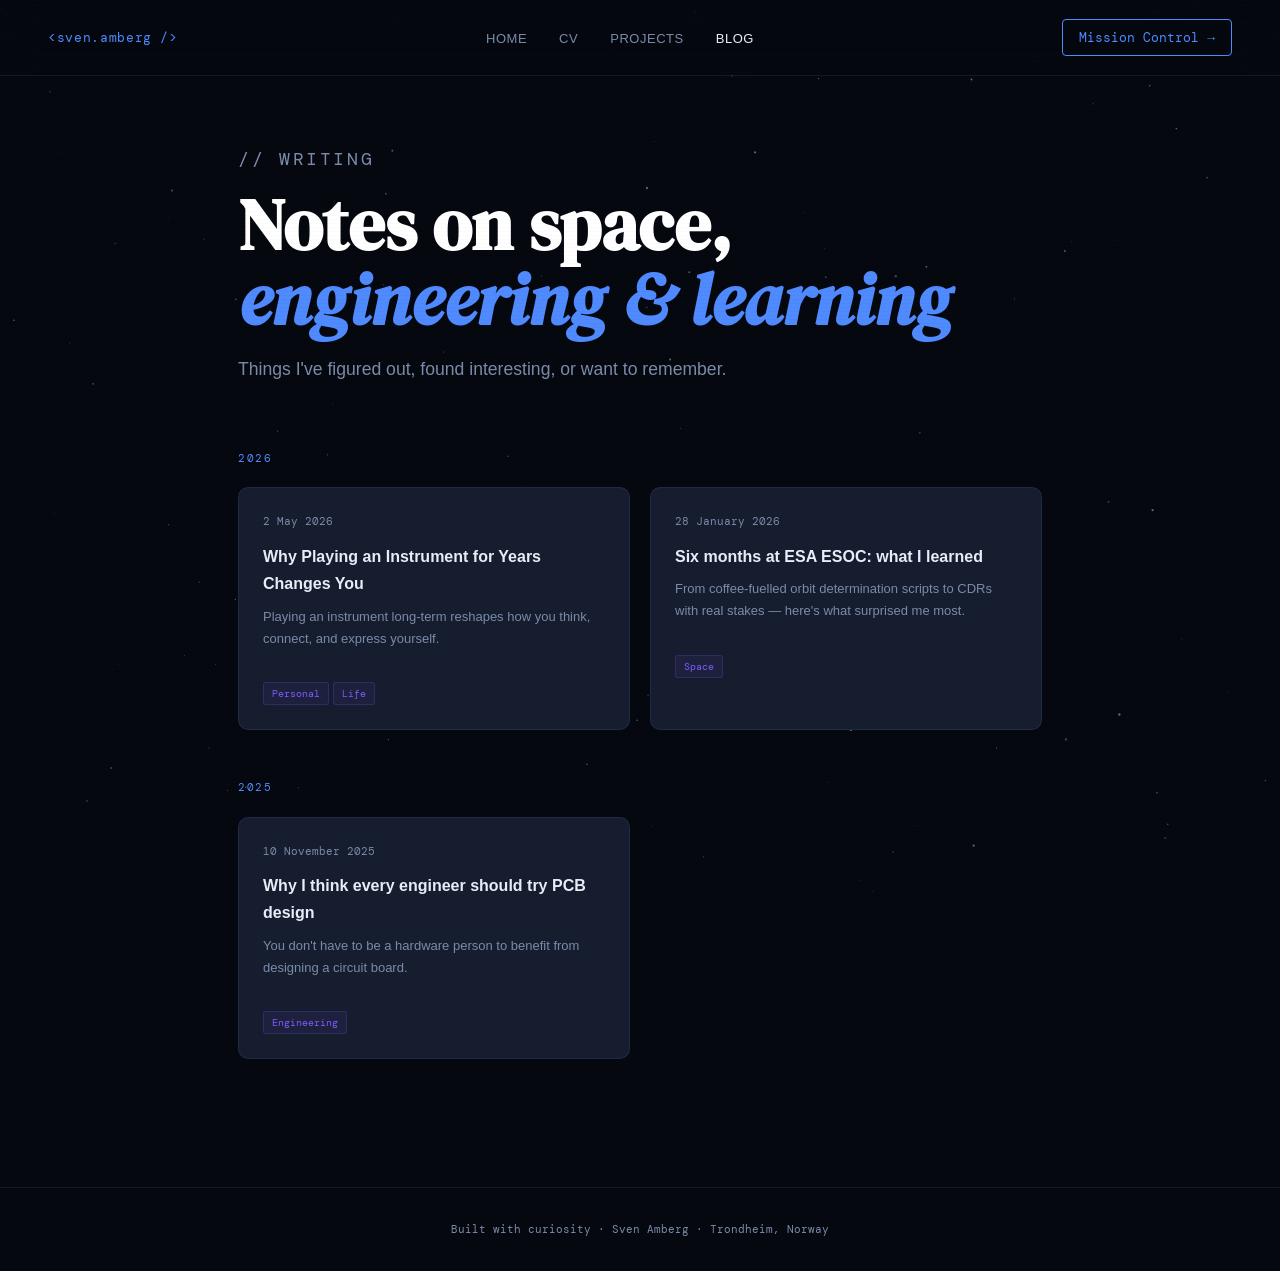
==== commit 88c05d38: "Rename Space Bookshelf to Space Vault; fix duplicate nav item Space Vault (vault.svenamberg.com) rep" ====
--- a/blog.html
+++ b/blog.html
@@ -25,7 +25,6 @@
     <li><a href="cv.html">CV</a></li>
     <li><a href="projects.html">Projects</a></li>
     <li><a href="blog.html">Blog</a></li>
-    <li><a href="tools.html">Mission Control</a></li>
   </ul>
   <a class="nav-cta" href="tools.html">Mission Control →</a>
 </nav>
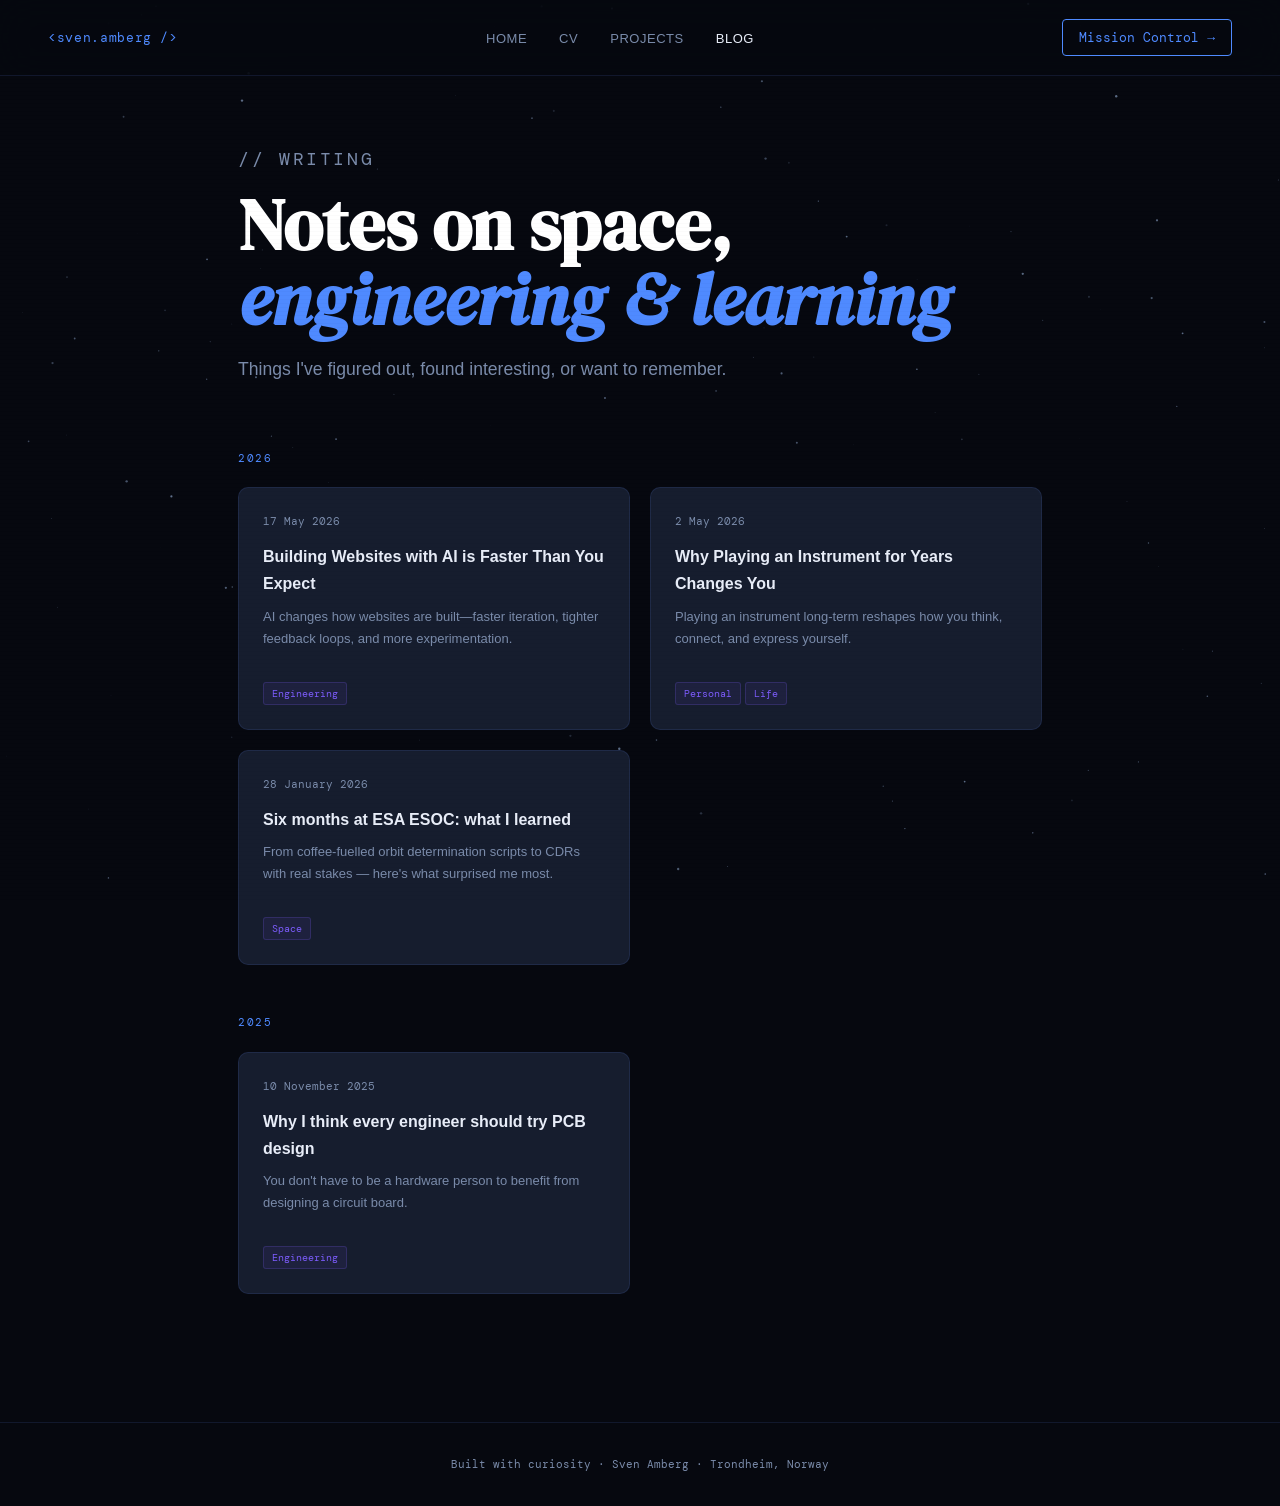
==== commit be1214ec: "SEO: og:image, Twitter Cards, dynamic post meta, sitemap refresh - All 5 static pages: add og:image " ====
--- a/blog.html
+++ b/blog.html
@@ -1,4 +1,4 @@
-﻿<!DOCTYPE html>
+<!DOCTYPE html>
 <html lang="en">
 <head>
   <meta charset="UTF-8" />
@@ -9,6 +9,11 @@
   <meta property="og:url"         content="https://svenamberg.com/blog.html" />
   <meta property="og:title"       content="Blog — Sven Amberg" />
   <meta property="og:description" content="Writing on space systems engineering, electronics, and learning." />
+  <meta property="og:type"         content="website" />
+  <meta property="og:image"        content="https://svenamberg.com/assets/og-image.jpg" />
+  <!-- Twitter / X Card -->
+  <meta name="twitter:card"         content="summary_large_image" />
+  <meta name="twitter:image"        content="https://svenamberg.com/assets/og-image.jpg" />
   <link rel="preconnect" href="https://fonts.googleapis.com" />
   <link rel="preconnect" href="https://fonts.gstatic.com" crossorigin />
   <link href="https://fonts.googleapis.com/css2?family=DM+Serif+Display:ital@0;1&family=DM+Mono:wght@300;400;500&family=Cabinet+Grotesk:wght@400;500;700;800&display=swap" rel="stylesheet" />
